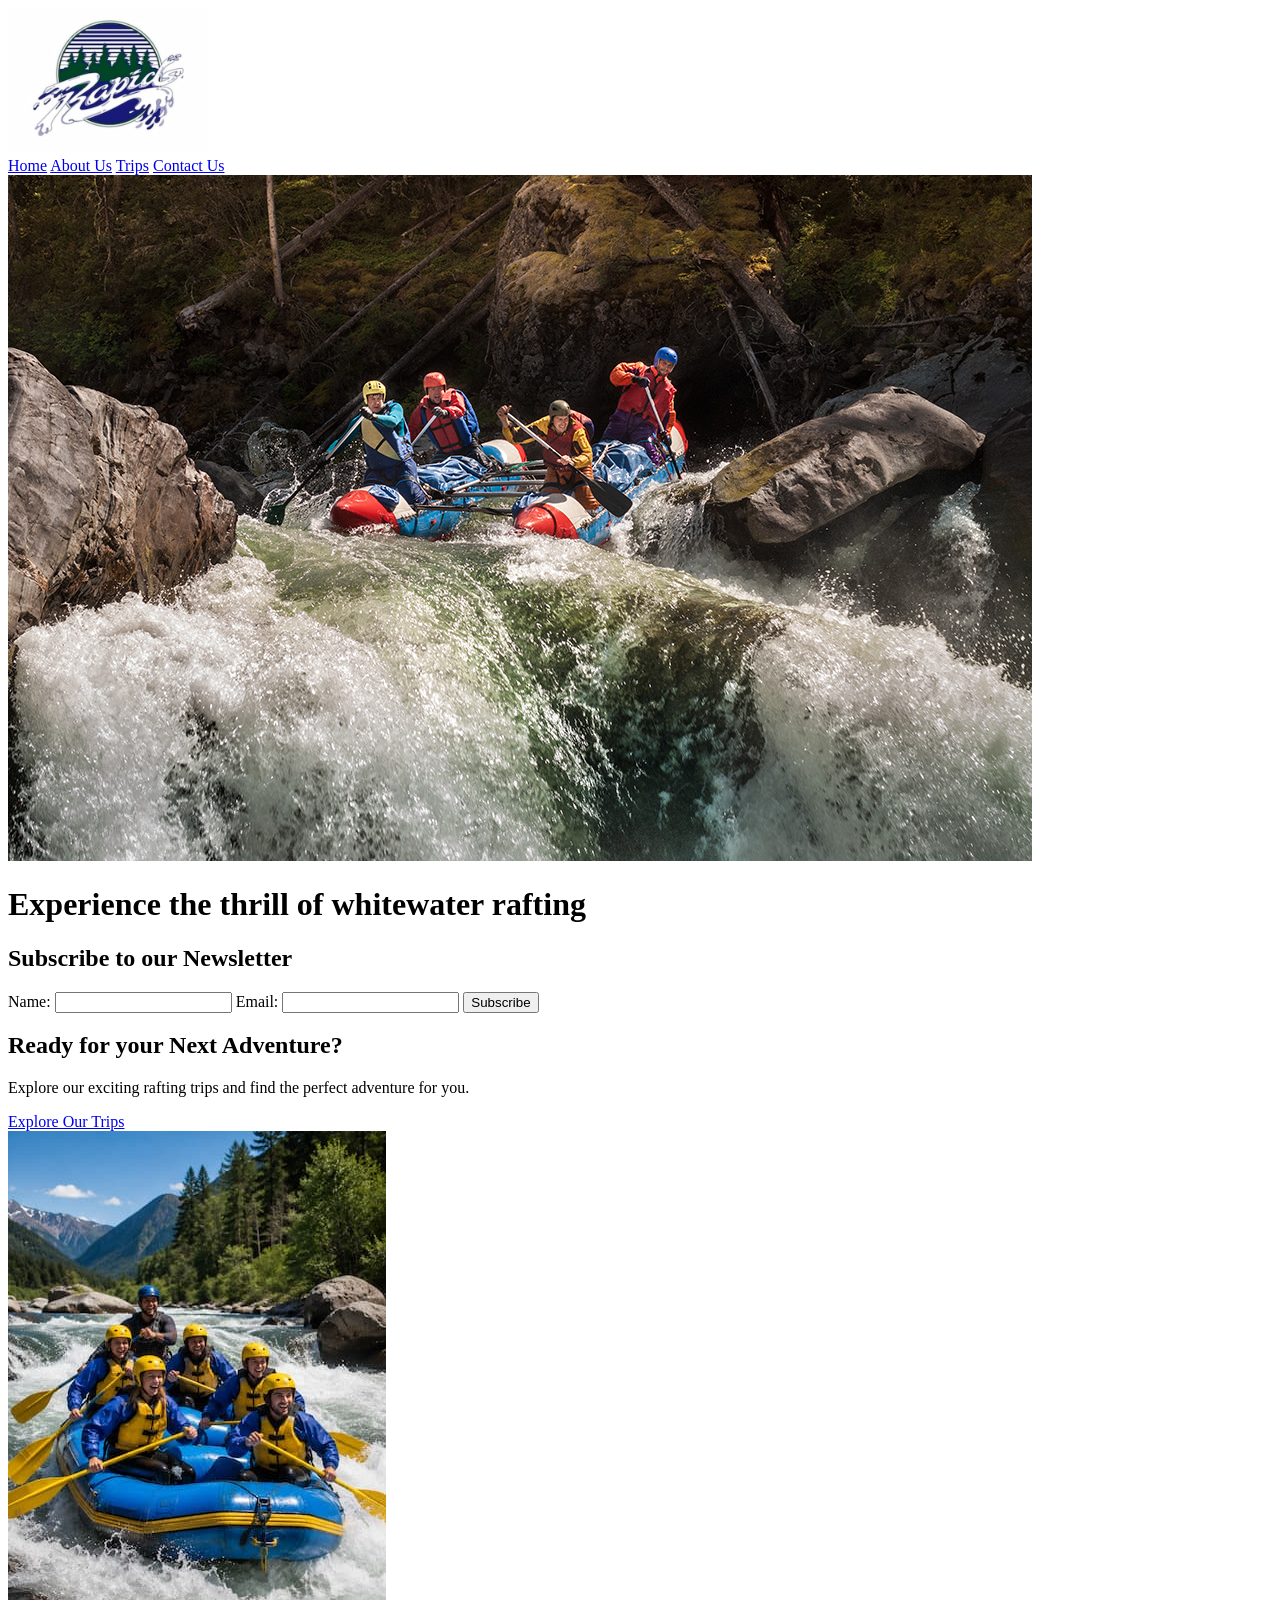
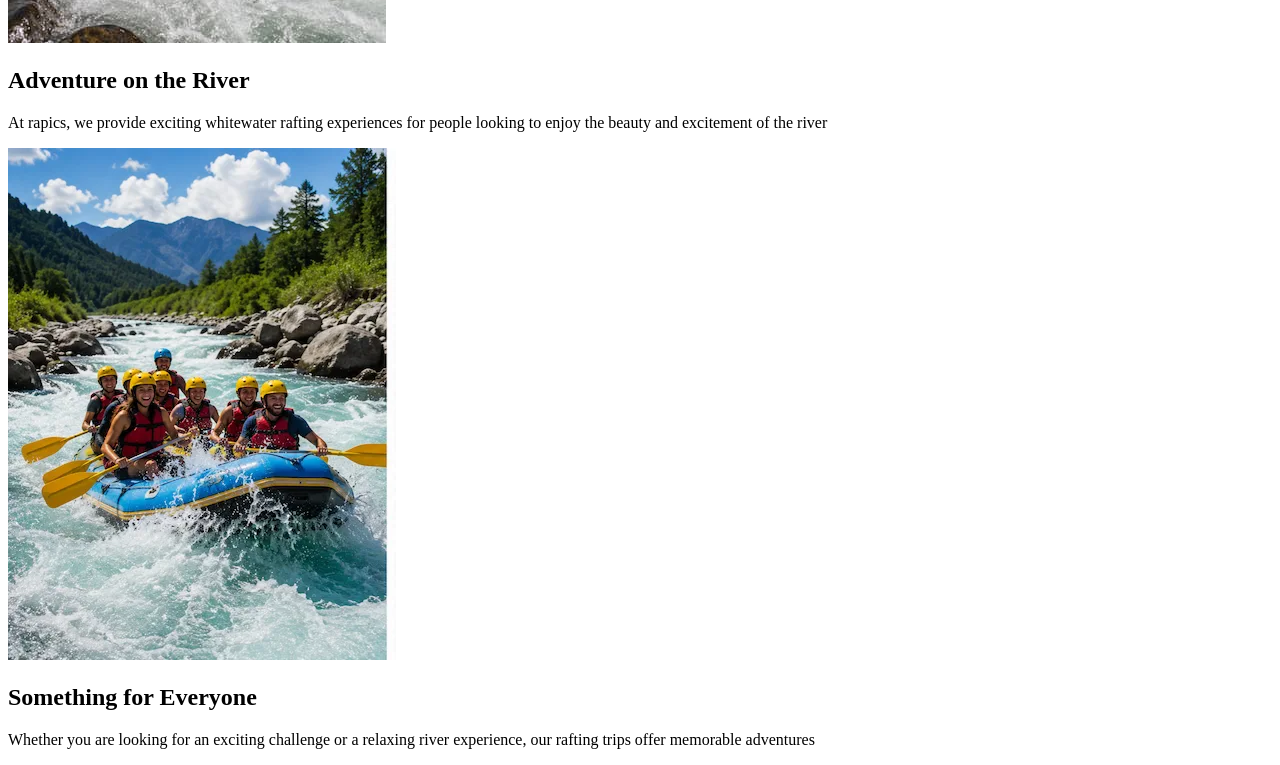
==== wwr/index.html @ 72d13889 "updaterafting.css&index.html" ====
<!DOCTYPE html>
<html lang="en">

<head>
    <meta charset="UTF-8">
    <meta name="viewport" content="width=device-width" initial-scale="1.0">
    <title>Rapics</title>
    <meta name="description"
      content="Explore exciting whitewater rafting adventures, discover our rafting trips.">
    <meta name="author" content="Onoja Marvelous">
</head>

<body>
    <header>
        <img src="images/z-rapics.jpg" alt="Company Logo" width="200">
        <nav>
            <a href="index.html">Home</a>
            <a href="about.html">About Us</a>
            <a href="trips.html">Trips</a>
            <a href="contact.html">Contact Us</a>
        </nav>
    </header>
    <main>
        <div class="hero">
            <img src="images/hero-image.jpeg" alt="Rafters navigating a whitewater river">
            <h1>Experience the thrill of whitewater rafting</h1>
        </div>
        <section class="newsletter">
            <h2>Subscribe to our Newsletter</h2>
            <form>
                <label for="name">Name:</label>
                <input type="text" id="name" name="name" required>

                <label for="email">Email:</label>
                <input type="email" id="email" name="email" required>

                <button type="submit">Subscribe</button>
            </form>
        </section>
        <section class="cta">
            <h2>Ready for your Next Adventure?</h2>
            <p>Explore our exciting rafting trips and find the perfect adventure for you.</p>
            <a href="trips.html">Explore Our Trips</a>
        </section>

        <section class="home-content">
            <div>
                <img src="images/rafting-adventure.jpg" alt="Rafters enjoying a river adventure">
                <h2>Adventure on the River</h2>
                <p>At rapics, we provide exciting whitewater rafting experiences
                    for people looking to enjoy the beauty and excitement of the river</p>

            </div>

            <div>
                <img src="images/river-adventure.webp"
                  alt="Rafters travelling through river rapids">
                <h2>Something for Everyone</h2>
                <p>Whether you are looking for an exciting challenge or a relaxing river experience,
                    our rafting trips offer memorable adventures</p>
            </div>
        </section>
    </main>
</body>


</html>
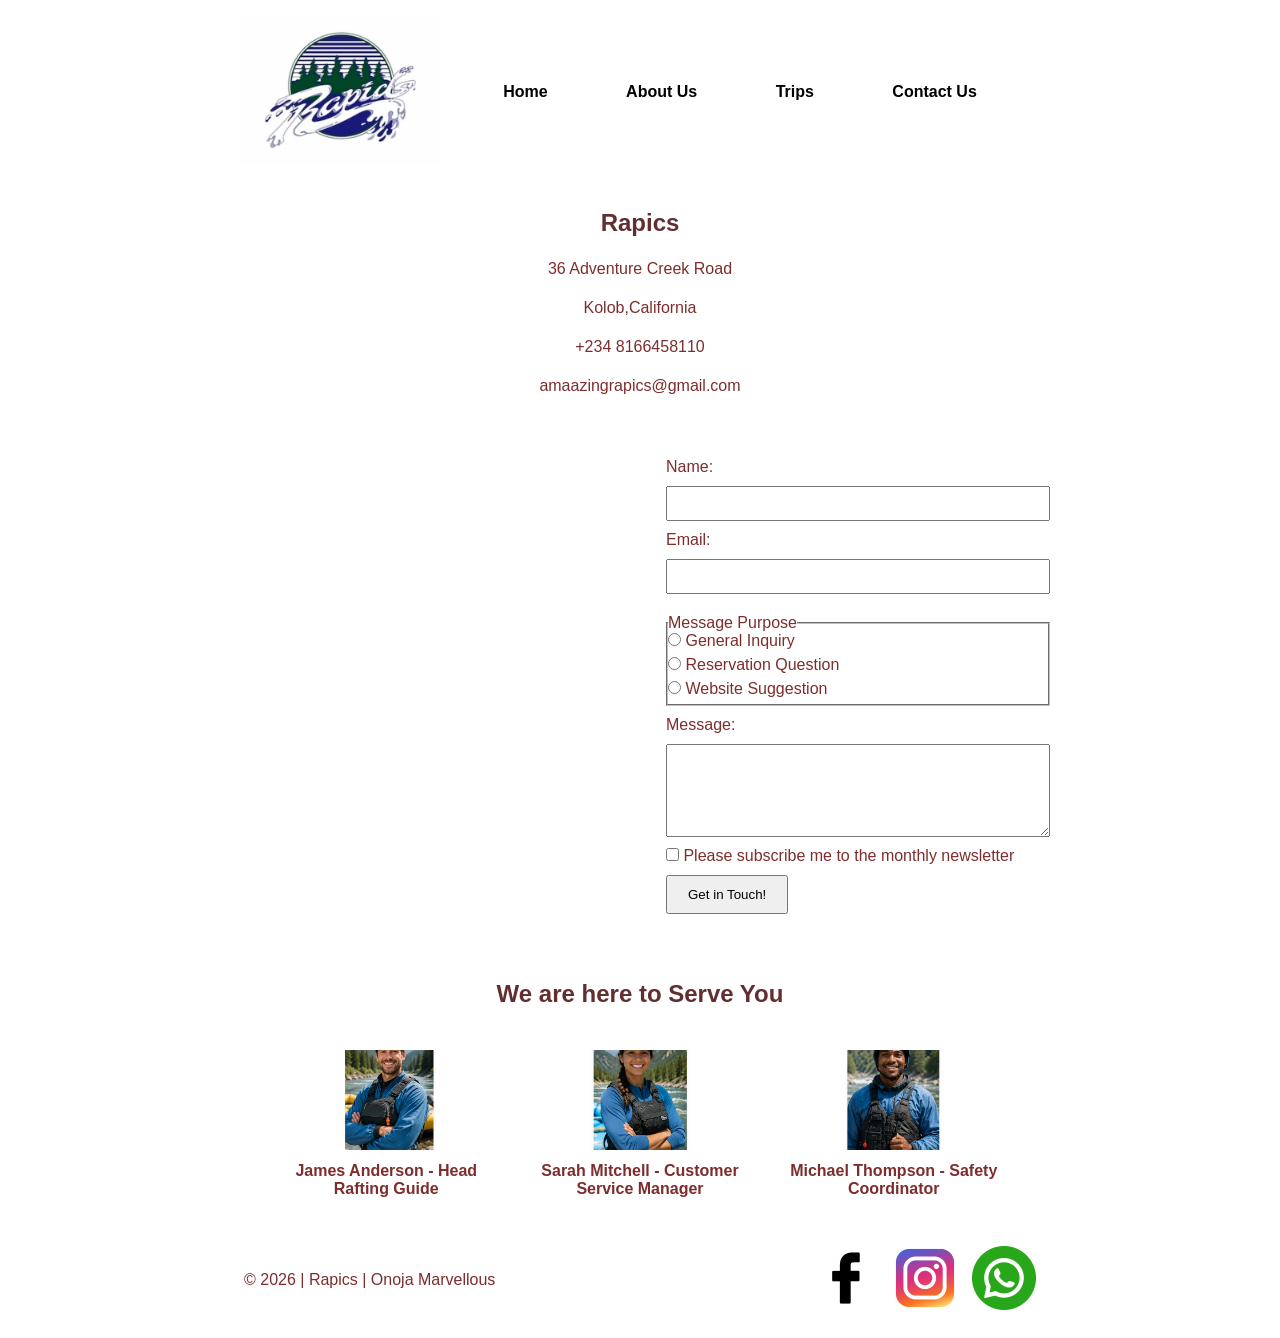
==== commit d1db78e7: "updateindex.html" ====
--- a/wwr/index.html
+++ b/wwr/index.html
@@ -3,11 +3,12 @@
 
 <head>
     <meta charset="UTF-8">
-    <meta name="viewport" content="width=device-width" initial-scale="1.0">
-    <title>Rapics</title>
-    <meta name="description"
-      content="Explore exciting whitewater rafting adventures, discover our rafting trips.">
-    <meta name="author" content="Onoja Marvelous">
+    <meta name="viewport" content="width=device-width, initial-scale=1.0">
+    <title>Contact Us | Rapics</title>
+    <meta name="description" content="Contact Rapics for whitewater rafting adventures on Deer Creek River.
+      Find our location, phone number, email address, and other information.">
+    <meta name="author" content="Onoja Marvellous">
+    <link rel="stylesheet" href="styles/rafting.css">
 </head>
 
 <body>
@@ -21,47 +22,91 @@
         </nav>
     </header>
     <main>
-        <div class="hero">
-            <img src="images/hero-image.jpeg" alt="Rafters navigating a whitewater river">
-            <h1>Experience the thrill of whitewater rafting</h1>
-        </div>
-        <section class="newsletter">
-            <h2>Subscribe to our Newsletter</h2>
-            <form>
+        <section class="contact-info">
+            <h1>Rapics</h1>
+            <p>36 Adventure Creek Road</p>
+            <p>Kolob,California</p>
+            <p>+234 8166458110</p>
+            <p>amaazingrapics@gmail.com</p>
+        </section>
+        <div class="contact-layout">
+            <div class="map">
+                <iframe
+                  src="https://www.google.com/maps/embed?pb=!1m18!1m12!1m3!1d3132.6198386037195!2d-122.07703902491222!3d38.26512217186593!2m3!1f0!2f0!3f0!3m2!1i1024!2i768!4f13.1!3m3!1m2!1s0x808516af083847c1%3A0xe40c43fb5f1dea2f!2sKolob%20Way%2C%20Fairfield%2C%20CA%2094534%2C%20USA!5e0!3m2!1sen!2sng!4v1786199336041!5m2!1sen!2sng"
+                  width="600" height="450" allowfullscreen="" loading="lazy"
+                  referrerpolicy="strict-origin-when-cross-origin">
+                </iframe>
+            </div>
+            <form class="contact-form">
                 <label for="name">Name:</label>
-                <input type="text" id="name" name="name" required>
+                <input type="text" id="name" name="name">
 
                 <label for="email">Email:</label>
-                <input type="email" id="email" name="email" required>
+                <input type="email" id="email" name="email">
 
-                <button type="submit">Subscribe</button>
+                <fieldset>
+                    <legend>Message Purpose</legend>
+
+                    <label for="general">
+                        <input type="radio" id="general" name="purpose" value="general">
+                        General Inquiry
+                    </label>
+
+                    <label for="reservation">
+                        <input type="radio" id="reservation" name="purpose" value="reservation">
+                        Reservation Question
+                    </label>
+
+                    <label for="suggestion">
+                        <input type="radio" id="suggestion" name="purpose" value="suggestion">
+                        Website Suggestion
+                    </label>
+                </fieldset>
+
+                <label for="message">Message:</label>
+                <textarea id="message" name="message" rows="5"></textarea>
+
+                <label for="subscribe">
+                    <input type="checkbox" id="subscribe" name="subscribe">
+                    Please subscribe me to the monthly newsletter
+                </label>
+
+                <button type="submit">Get in Touch!</button>
             </form>
-        </section>
-        <section class="cta">
-            <h2>Ready for your Next Adventure?</h2>
-            <p>Explore our exciting rafting trips and find the perfect adventure for you.</p>
-            <a href="trips.html">Explore Our Trips</a>
-        </section>
+        </div>
 
-        <section class="home-content">
-            <div>
-                <img src="images/rafting-adventure.jpg" alt="Rafters enjoying a river adventure">
-                <h2>Adventure on the River</h2>
-                <p>At rapics, we provide exciting whitewater rafting experiences
-                    for people looking to enjoy the beauty and excitement of the river</p>
+        <section class="employees">
+            <h2>We are here to Serve You</h2>
 
-            </div>
+            <figure>
+                <img src="images/james-anderson.webp" alt="James Anderson, Head Rafting Guide">
+                <figcaption>James Anderson - Head Rafting Guide</figcaption>
+            </figure>
 
-            <div>
-                <img src="images/river-adventure.webp"
-                  alt="Rafters travelling through river rapids">
-                <h2>Something for Everyone</h2>
-                <p>Whether you are looking for an exciting challenge or a relaxing river experience,
-                    our rafting trips offer memorable adventures</p>
-            </div>
+            <figure>
+                <img src="images/sarah-mitchell.webp"
+                  alt="Sarah Mitchell, Customer Service Manager">
+                <figcaption>Sarah Mitchell - Customer Service Manager</figcaption>
+            </figure>
+
+            <figure>
+                <img src="images/michael-thompson.webp" alt="Michael Thompson, Safety Coordinator">
+                <figcaption>Michael Thompson - Safety Coordinator</figcaption>
+            </figure>
         </section>
     </main>
+    <footer>
+        <p>&copy; 2026 | Rapics | Onoja Marvellous</p>
+        <nav class="socialmedia">
+            <a href="https://facebook.com"><img src="images/facebook.png"
+                  alt="Follow us on Facebook"></a>
+            <a href="https://instagram.com"><img src="images/instagram.png"
+                  alt="Follow us on instagram"></a>
+            <a href="https://whatsapp.com"><img src="images/whatsapp.png"
+                  alt="Follow us on whatsapp"></a>
+        </nav>
+    </footer>
+
 </body>
 
-
 </html>
--- a/wwr/styles/rafting.css
+++ b/wwr/styles/rafting.css
@@ -0,0 +1,363 @@
+:root {
+    --primary-color: #622e30;
+    --accent1-color: #7e2d2d;
+
+    --heading-font: 'Gill Sans', 'Gill Sans MT',
+        Calibri, 'Trebuchet MS', sans-serif;
+    --body-font: Arial, Helvetica, sans-serif;
+}
+
+* {
+    margin: 0;
+    padding: 0;
+    box-sizing: border-box;
+}
+
+body {
+    font-family: var(--body-font);
+    color: var(--accent1-color);
+    font-size: 16px;
+}
+
+header,
+main,
+footer {
+    width: 840px;
+    margin: 0 auto;
+}
+
+h1,
+h2 {
+    font-family: var(--heading-font);
+    color: var(--primary-color);
+}
+
+nav,
+p,
+section,
+article {
+    margin: 16px;
+    padding: 8px;
+}
+
+.socialmedia a {
+    text-decoration: none;
+}
+
+.socialmedia img {
+    width: 4rem;
+    height: 4rem;
+}
+
+.hero {
+    position: relative;
+}
+
+.hero h1 {
+    position: absolute;
+    top: 2em;
+    width: 100%;
+    background-color: #6260608a;
+    color: white;
+    text-align: center;
+    padding: 2rem 0;
+}
+
+.hero article {
+    position: absolute;
+    top: 12rem;
+    left: 4em;
+    right: 4em;
+    background-color: rgba(0, 0, 0, 0.7);
+    padding: 20px;
+}
+
+.hero article img {
+    float: right;
+    width: 200px;
+    padding: 0 0 0 1rem;
+}
+
+header {
+    display: grid;
+    grid-template-columns: 200px 1fr;
+    align-items: center;
+    padding: 20px;
+}
+
+nav {
+    display: flex;
+    justify-content: space-around;
+    align-items: center;
+}
+
+nav a {
+    text-decoration: none;
+    color: black;
+    font-weight: bold;
+}
+
+.history {
+    display: grid;
+    grid-template-columns: 1fr auto 1fr;
+    gap: 20px;
+    align-items: center;
+    margin: 40px 0;
+}
+
+.history h2 {
+    grid-column: 1 / 4;
+    text-align: center;
+    margin-bottom: 20px;
+}
+
+.history p {
+    text-align: justify;
+}
+
+.history img {
+    width: 200px;
+    height: auto;
+    display: block;
+    margin: 0 auto;
+}
+
+.adventure {
+    display: grid;
+    grid-template-columns: 1fr 1fr;
+    gap: 8px;
+}
+
+.adventure h2 {
+    width: 100%;
+    grid-column: 1 / -1;
+    text-align: center;
+    margin-bottom: 20px;
+}
+
+.adventure figure {
+    width: 100%;
+    margin: 0;
+    text-align: center;
+}
+
+.adventure img {
+    width: 100%;
+    height: auto;
+}
+
+.adventure figcaption {
+    margin-top: 8px;
+    font-size: 16px;
+}
+
+footer {
+    display: flex;
+    justify-content: space-between;
+    align-items: center;
+}
+
+.socialmedia {
+    display: flex;
+    gap: 15px;
+}
+
+.contact-info {
+    text-align: center;
+    margin-bottom: 2rem;
+}
+
+.contact-info h1 {
+    margin-bottom: 15px;
+}
+
+.contact-info p {
+    margin: 5px 0;
+}
+
+.contact-layout {
+    display: grid;
+    grid-template-columns: 1fr 1fr;
+    gap: 2rem;
+    max-width: 1100px;
+    margin: 0 auto 3rem;
+    align-items: start;
+}
+
+.contact-layout iframe,
+.contact-layout .map {
+    width: 100%;
+    max-width: 100%;
+    height: 400px;
+    border: none;
+    border-radius: 8px;
+}
+
+form {
+    display: grid;
+    gap: 10px;
+}
+
+.contact-form {
+    padding: 10px;
+}
+
+.contact-form fieldset label {
+    display: block;
+    margin-bottom: 6px;
+}
+
+form input[type="text"],
+form input[type="email"],
+form textarea {
+    width: 100%;
+    padding: 8px;
+    box-sizing: border-box;
+}
+
+fieldset {
+    margin-top: 10px;
+}
+
+.employees {
+    margin-top: 40px;
+    text-align: center;
+    display: flex;
+    flex-wrap: wrap;
+    justify-content: center;
+    gap: 2rem;
+}
+
+.employees img {
+    width: 100px;
+    height: 100px;
+    object-fit: cover;
+}
+
+.employees h2 {
+    width: 100%;
+    text-align: center;
+    margin: 0 0 10px 0;
+}
+
+.employees figure {
+    width: 28%;
+    margin: 0%;
+    text-align: center;
+}
+
+.employees figcaption {
+    font-weight: bold;
+    margin-top: 8px;
+}
+
+button[type="submit"] {
+    width: fit-content;
+    padding: 10px 20px;
+    cursor: pointer;
+}
+
+.newsletter {
+    text-align: center;
+    padding: 2rem;
+}
+
+.newsletter form {
+    display: flex;
+    flex-direction: column;
+    gap: 0.5rem;
+    max-width: 400px;
+    margin: 0 auto;
+}
+
+.newsletter input {
+    padding: 0.6rem;
+    cursor: pointer;
+}
+
+.cta {
+    text-align: center;
+    padding: 2rem;
+    margin: 2rem 0;
+}
+
+.cta h2 {
+    margin-bottom: 1rem;
+}
+
+.cta p {
+    margin-bottom: 1rem;
+}
+
+.cta a {
+    display: inline-block;
+    padding: 0.75rem 1.5rem;
+    text-decoration: none;
+}
+
+.cta {
+    text-align: center;
+    margin: 2rem 0;
+    padding: 1.5rem;
+    background-color: #f0f7ff;
+    border-radius: 8px;
+}
+
+.cta a {
+    display: inline-block;
+    margin-top: 1rem;
+    padding: 0.6rem 1.5rem;
+    background-color: #0066cc;
+    color: white;
+    text-decoration: none;
+    border-radius: 5px;
+}
+
+.trips {
+    display: grid;
+    grid-template-columns: repeat(auto-fit, minmax(280px, 1fr));
+    gap: 2rem;
+    margin: 2rem 0;
+}
+
+.trip {
+    text-align: center;
+    border: 1px solid #ddd;
+    border-radius: 8px;
+    padding: 1rem;
+    box-shadow: 0 2px 6px rgba(0, 0, 0, 0.1);
+}
+
+.trip img {
+    width: 100%;
+    height: 200px;
+    object-fit: cover;
+    border-radius: 6px;
+}
+
+.trip-table {
+    margin: 3rem 0;
+    overflow-x: auto;
+}
+
+.trip-table table {
+    width: 100%;
+    border-collapse: collapse;
+    margin-top: 1rem;
+}
+
+.trip-table th,
+.trip-table td {
+    border: 1px solid #ccc;
+    padding: 0.75rem;
+    text-align: center;
+}
+
+.trip-table th {
+    background-color: #0066cc;
+    color: white;
+}
+
+.trip-table tr:nth-child(even) {
+    background-color: #f9f9f9;
+}
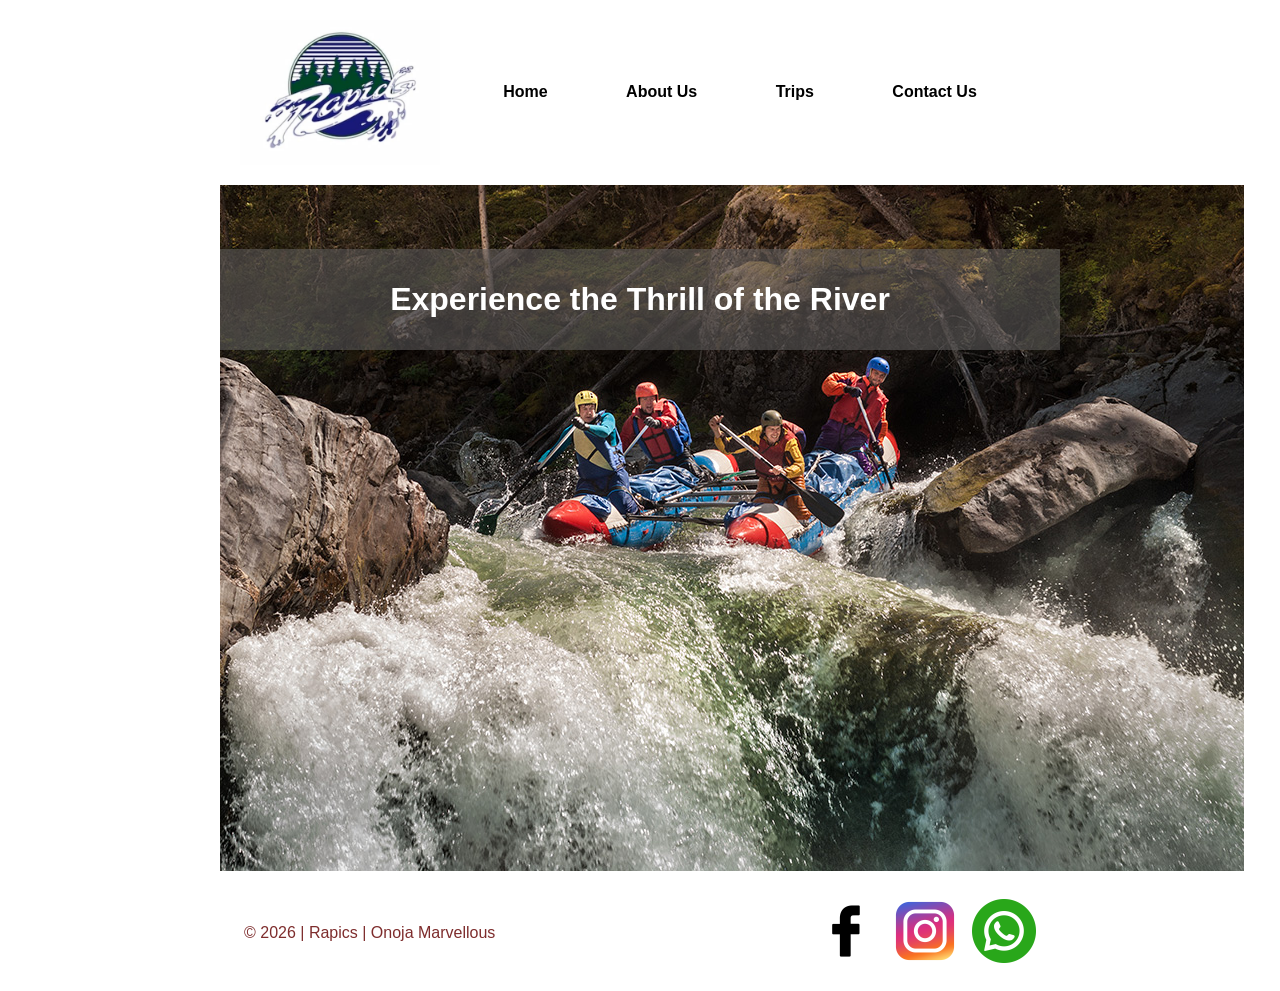
==== commit d70422d3: "updateindex.html" ====
--- a/wwr/index.html
+++ b/wwr/index.html
@@ -4,7 +4,7 @@
 <head>
     <meta charset="UTF-8">
     <meta name="viewport" content="width=device-width, initial-scale=1.0">
-    <title>Contact Us | Rapics</title>
+    <title>Home | Rapics</title>
     <meta name="description" content="Contact Rapics for whitewater rafting adventures on Deer Creek River.
       Find our location, phone number, email address, and other information.">
     <meta name="author" content="Onoja Marvellous">
@@ -22,78 +22,10 @@
         </nav>
     </header>
     <main>
-        <section class="contact-info">
-            <h1>Rapics</h1>
-            <p>36 Adventure Creek Road</p>
-            <p>Kolob,California</p>
-            <p>+234 8166458110</p>
-            <p>amaazingrapics@gmail.com</p>
-        </section>
-        <div class="contact-layout">
-            <div class="map">
-                <iframe
-                  src="https://www.google.com/maps/embed?pb=!1m18!1m12!1m3!1d3132.6198386037195!2d-122.07703902491222!3d38.26512217186593!2m3!1f0!2f0!3f0!3m2!1i1024!2i768!4f13.1!3m3!1m2!1s0x808516af083847c1%3A0xe40c43fb5f1dea2f!2sKolob%20Way%2C%20Fairfield%2C%20CA%2094534%2C%20USA!5e0!3m2!1sen!2sng!4v1786199336041!5m2!1sen!2sng"
-                  width="600" height="450" allowfullscreen="" loading="lazy"
-                  referrerpolicy="strict-origin-when-cross-origin">
-                </iframe>
-            </div>
-            <form class="contact-form">
-                <label for="name">Name:</label>
-                <input type="text" id="name" name="name">
-
-                <label for="email">Email:</label>
-                <input type="email" id="email" name="email">
-
-                <fieldset>
-                    <legend>Message Purpose</legend>
-
-                    <label for="general">
-                        <input type="radio" id="general" name="purpose" value="general">
-                        General Inquiry
-                    </label>
-
-                    <label for="reservation">
-                        <input type="radio" id="reservation" name="purpose" value="reservation">
-                        Reservation Question
-                    </label>
-
-                    <label for="suggestion">
-                        <input type="radio" id="suggestion" name="purpose" value="suggestion">
-                        Website Suggestion
-                    </label>
-                </fieldset>
-
-                <label for="message">Message:</label>
-                <textarea id="message" name="message" rows="5"></textarea>
-
-                <label for="subscribe">
-                    <input type="checkbox" id="subscribe" name="subscribe">
-                    Please subscribe me to the monthly newsletter
-                </label>
-
-                <button type="submit">Get in Touch!</button>
-            </form>
+        <div class="hero">
+            <img src="images/hero-image.jpeg" alt="Whitewater rafting adventure" class="hero-img">
+            <h1>Experience the Thrill of the River</h1>
         </div>
-
-        <section class="employees">
-            <h2>We are here to Serve You</h2>
-
-            <figure>
-                <img src="images/james-anderson.webp" alt="James Anderson, Head Rafting Guide">
-                <figcaption>James Anderson - Head Rafting Guide</figcaption>
-            </figure>
-
-            <figure>
-                <img src="images/sarah-mitchell.webp"
-                  alt="Sarah Mitchell, Customer Service Manager">
-                <figcaption>Sarah Mitchell - Customer Service Manager</figcaption>
-            </figure>
-
-            <figure>
-                <img src="images/michael-thompson.webp" alt="Michael Thompson, Safety Coordinator">
-                <figcaption>Michael Thompson - Safety Coordinator</figcaption>
-            </figure>
-        </section>
     </main>
     <footer>
         <p>&copy; 2026 | Rapics | Onoja Marvellous</p>
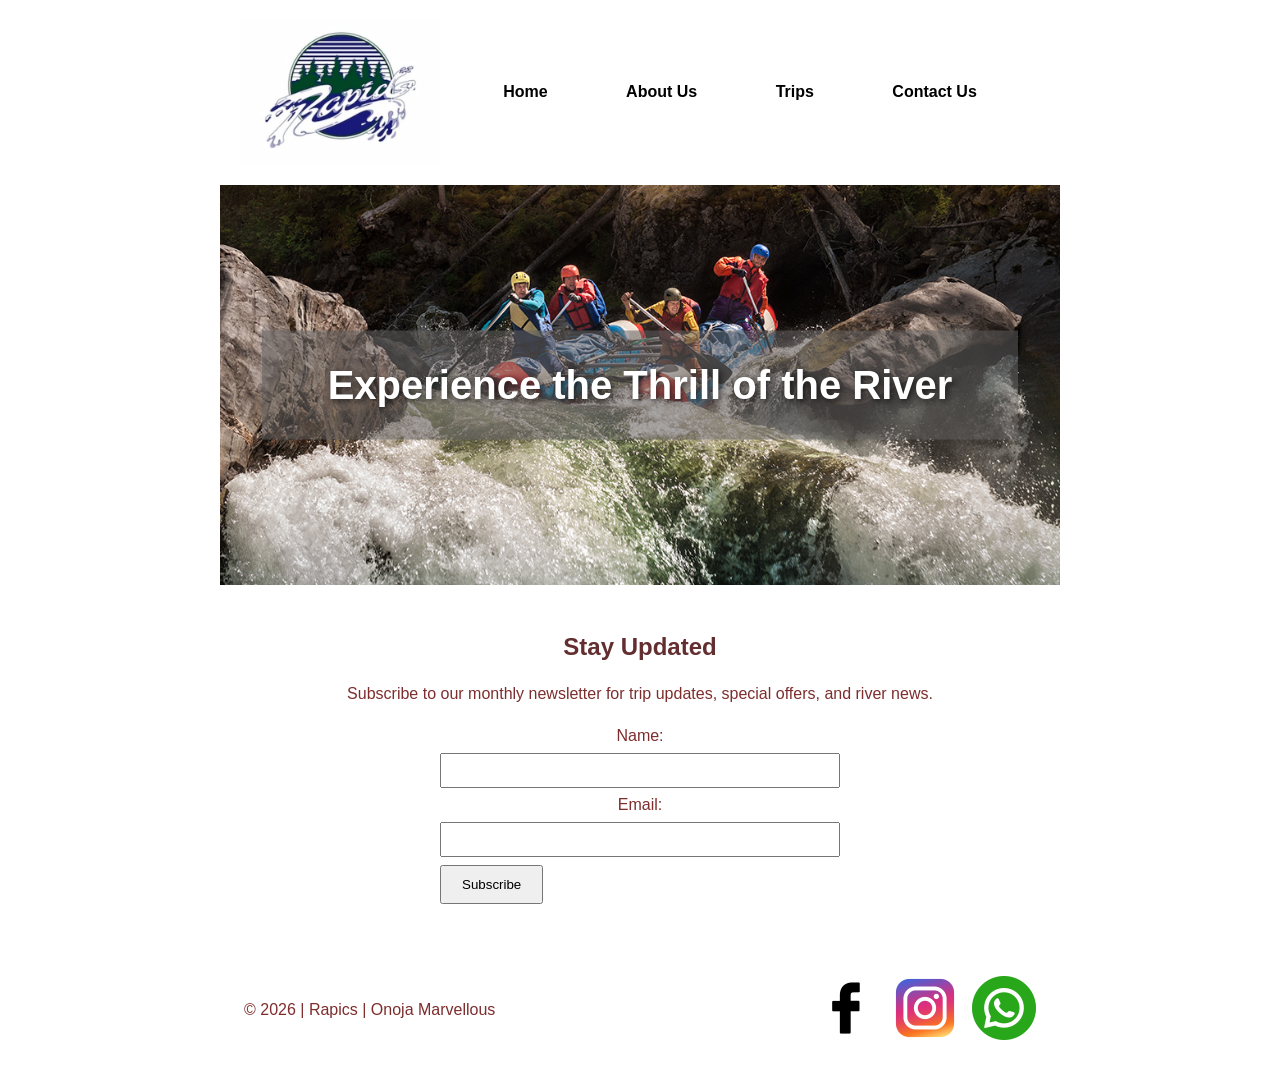
==== commit bbdf3915: "updateindex.html" ====
--- a/wwr/index.html
+++ b/wwr/index.html
@@ -26,6 +26,21 @@
             <img src="images/hero-image.jpeg" alt="Whitewater rafting adventure" class="hero-img">
             <h1>Experience the Thrill of the River</h1>
         </div>
+
+        <section class="newsletter">
+            <h2>Stay Updated</h2>
+            <p>Subscribe to our monthly newsletter for trip updates, special offers, and river news.
+            </p>
+            <form class="newsletter-form">
+                <label for="news-name">Name:</label>
+                <input type="text" id="news-name" name="name" required>
+
+                <label for="news-email">Email:</label>
+                <input type="email" id="news-email" name="email" required>
+
+                <button type="submit">Subscribe</button>
+            </form>
+        </section>
     </main>
     <footer>
         <p>&copy; 2026 | Rapics | Onoja Marvellous</p>
--- a/wwr/styles/rafting.css
+++ b/wwr/styles/rafting.css
@@ -360,4 +360,31 @@
 
 .trip-table tr:nth-child(even) {
     background-color: #f9f9f9;
+}
+
+.hero {
+    position: relative;
+    width: 100%;
+    height: 400px;
+    overflow: hidden;
+}
+
+.hero-img {
+    width: 100%;
+    height: 100%;
+    object-fit: cover;
+    display: block;
+}
+
+.hero h1 {
+    position: absolute;
+    top: 50%;
+    left: 50%;
+    transform: translate(-50%, -50%);
+    color: white;
+    text-align: center;
+    font-size: 2.5rem;
+    text-shadow: 2px 2px 6px rgba(0, 0, 0, 0.7);
+    margin: 0;
+    width: 90%;
 }
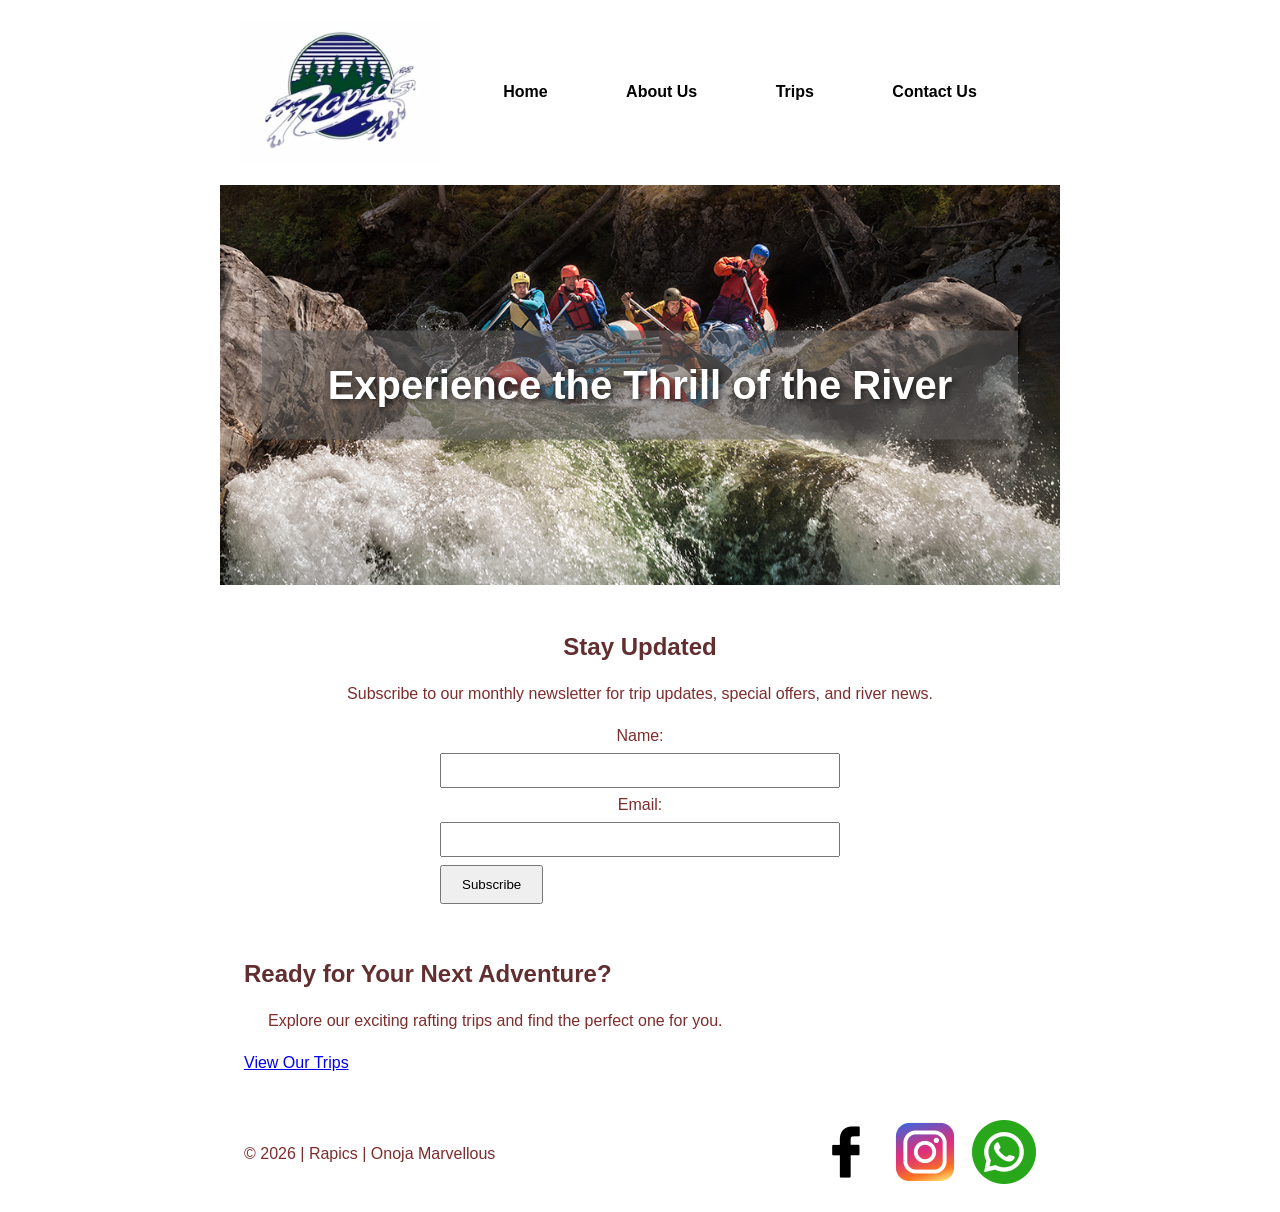
==== commit e4c78d5d: "updateindex.html" ====
--- a/wwr/index.html
+++ b/wwr/index.html
@@ -41,6 +41,12 @@
                 <button type="submit">Subscribe</button>
             </form>
         </section>
+
+        <section class="home-cta">
+            <h2>Ready for Your Next Adventure?</h2>
+            <p>Explore our exciting rafting trips and find the perfect one for you.</p>
+            <a href="trips.html">View Our Trips</a>
+        </section>
     </main>
     <footer>
         <p>&copy; 2026 | Rapics | Onoja Marvellous</p>
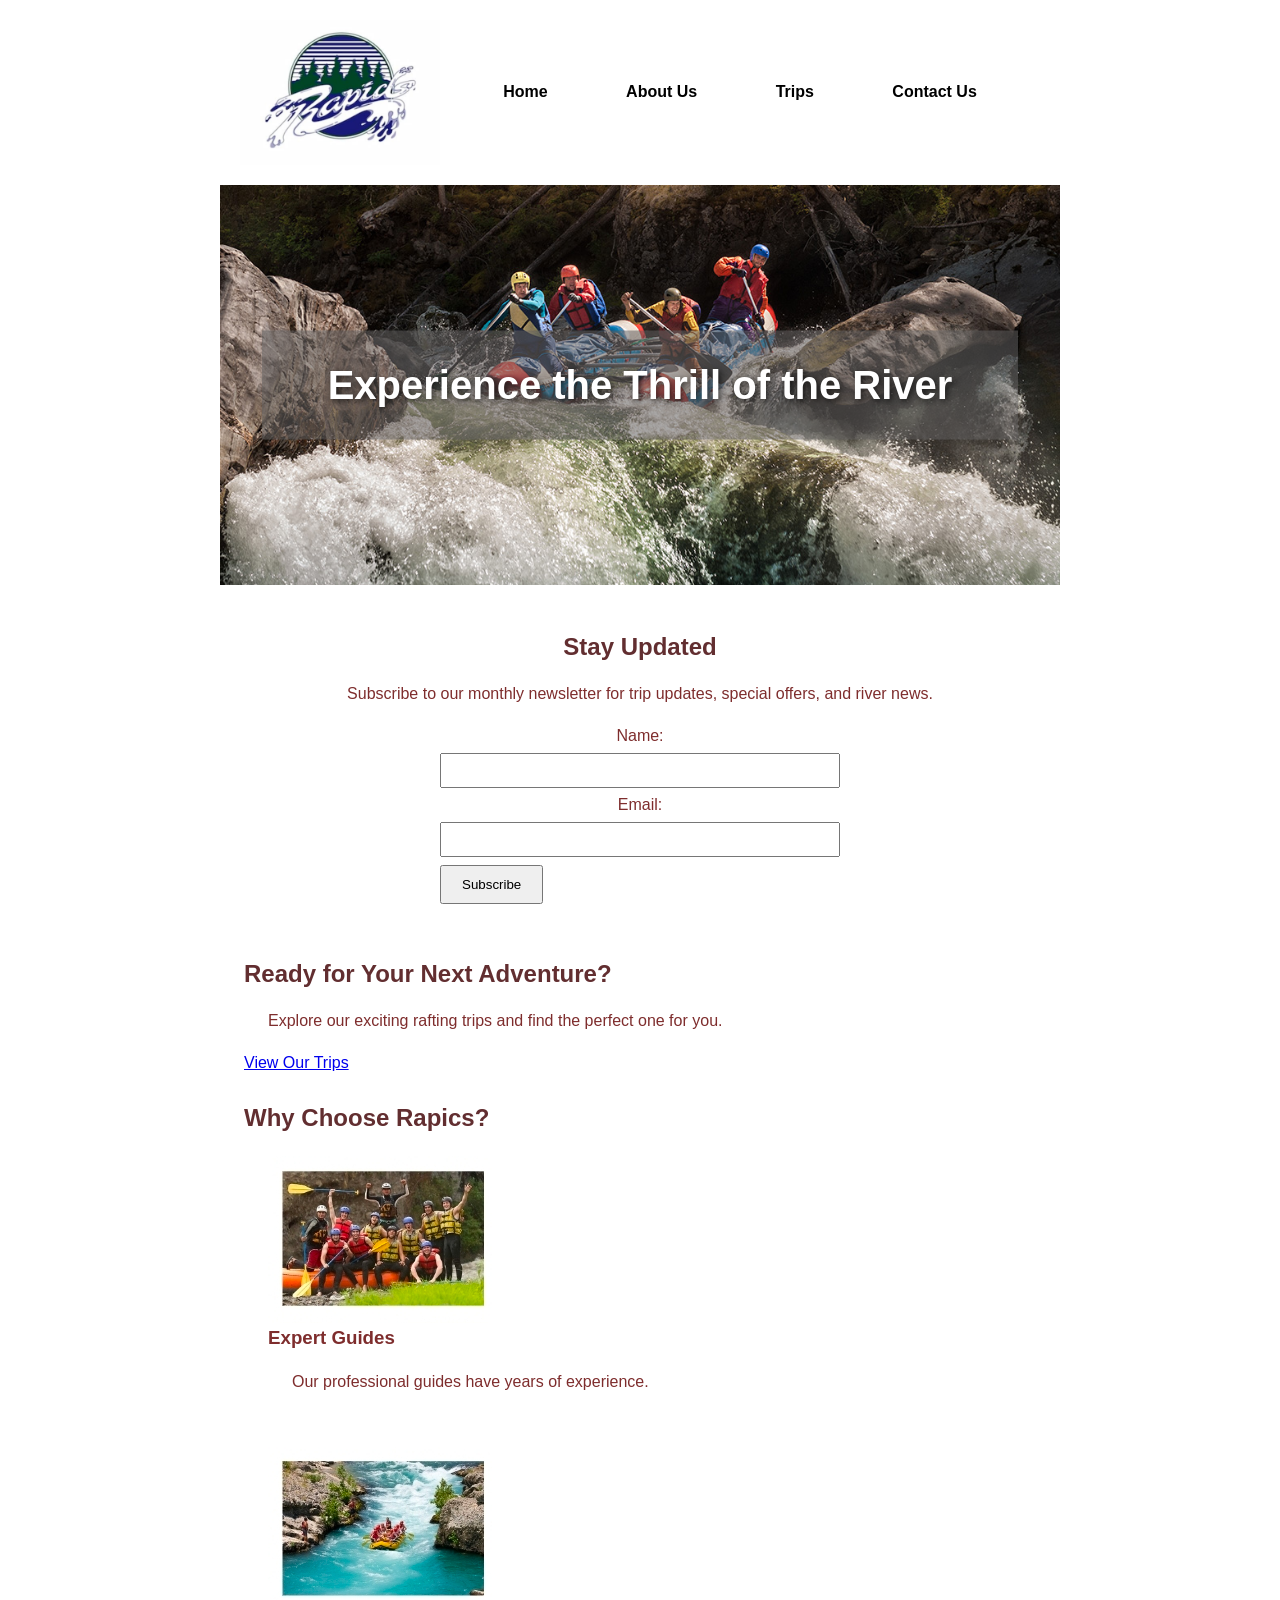
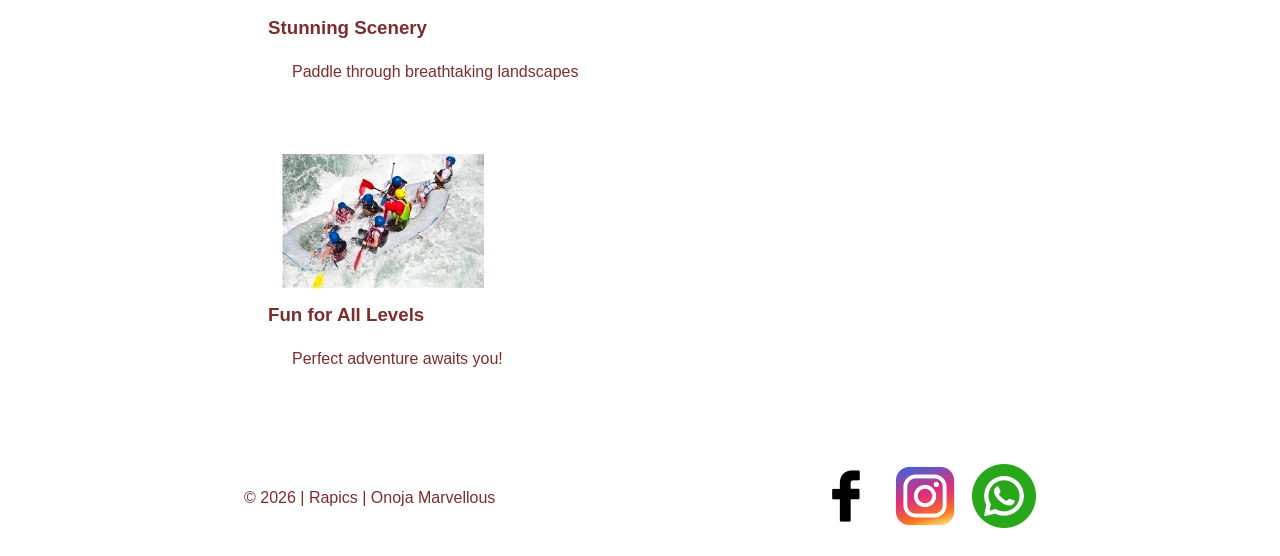
==== commit e4e57cdf: "updateindex.html" ====
--- a/wwr/index.html
+++ b/wwr/index.html
@@ -47,6 +47,30 @@
             <p>Explore our exciting rafting trips and find the perfect one for you.</p>
             <a href="trips.html">View Our Trips</a>
         </section>
+
+        <section class="features">
+            <h2>Why Choose Rapics?</h2>
+
+            <div class="feature-grid">
+                <article class="feature">
+                    <img src="images/rafting5.jpg" alt="Experienced guides">
+                    <h3>Expert Guides</h3>
+                    <p>Our professional guides have years of experience.</p>
+                </article>
+
+                <article class="feature">
+                    <img src="images/rafting2.jpg" alt="Beautiful views">
+                    <h3>Stunning Scenery</h3>
+                    <p>Paddle through breathtaking landscapes</p>
+                </article>
+
+                <article class="feature">
+                    <img src="images/rafting4.jpg" alt="Fun for everyone">
+                    <h3>Fun for All Levels</h3>
+                    <p>Perfect adventure awaits you!</p>
+                </article>
+            </div>
+        </section>
     </main>
     <footer>
         <p>&copy; 2026 | Rapics | Onoja Marvellous</p>
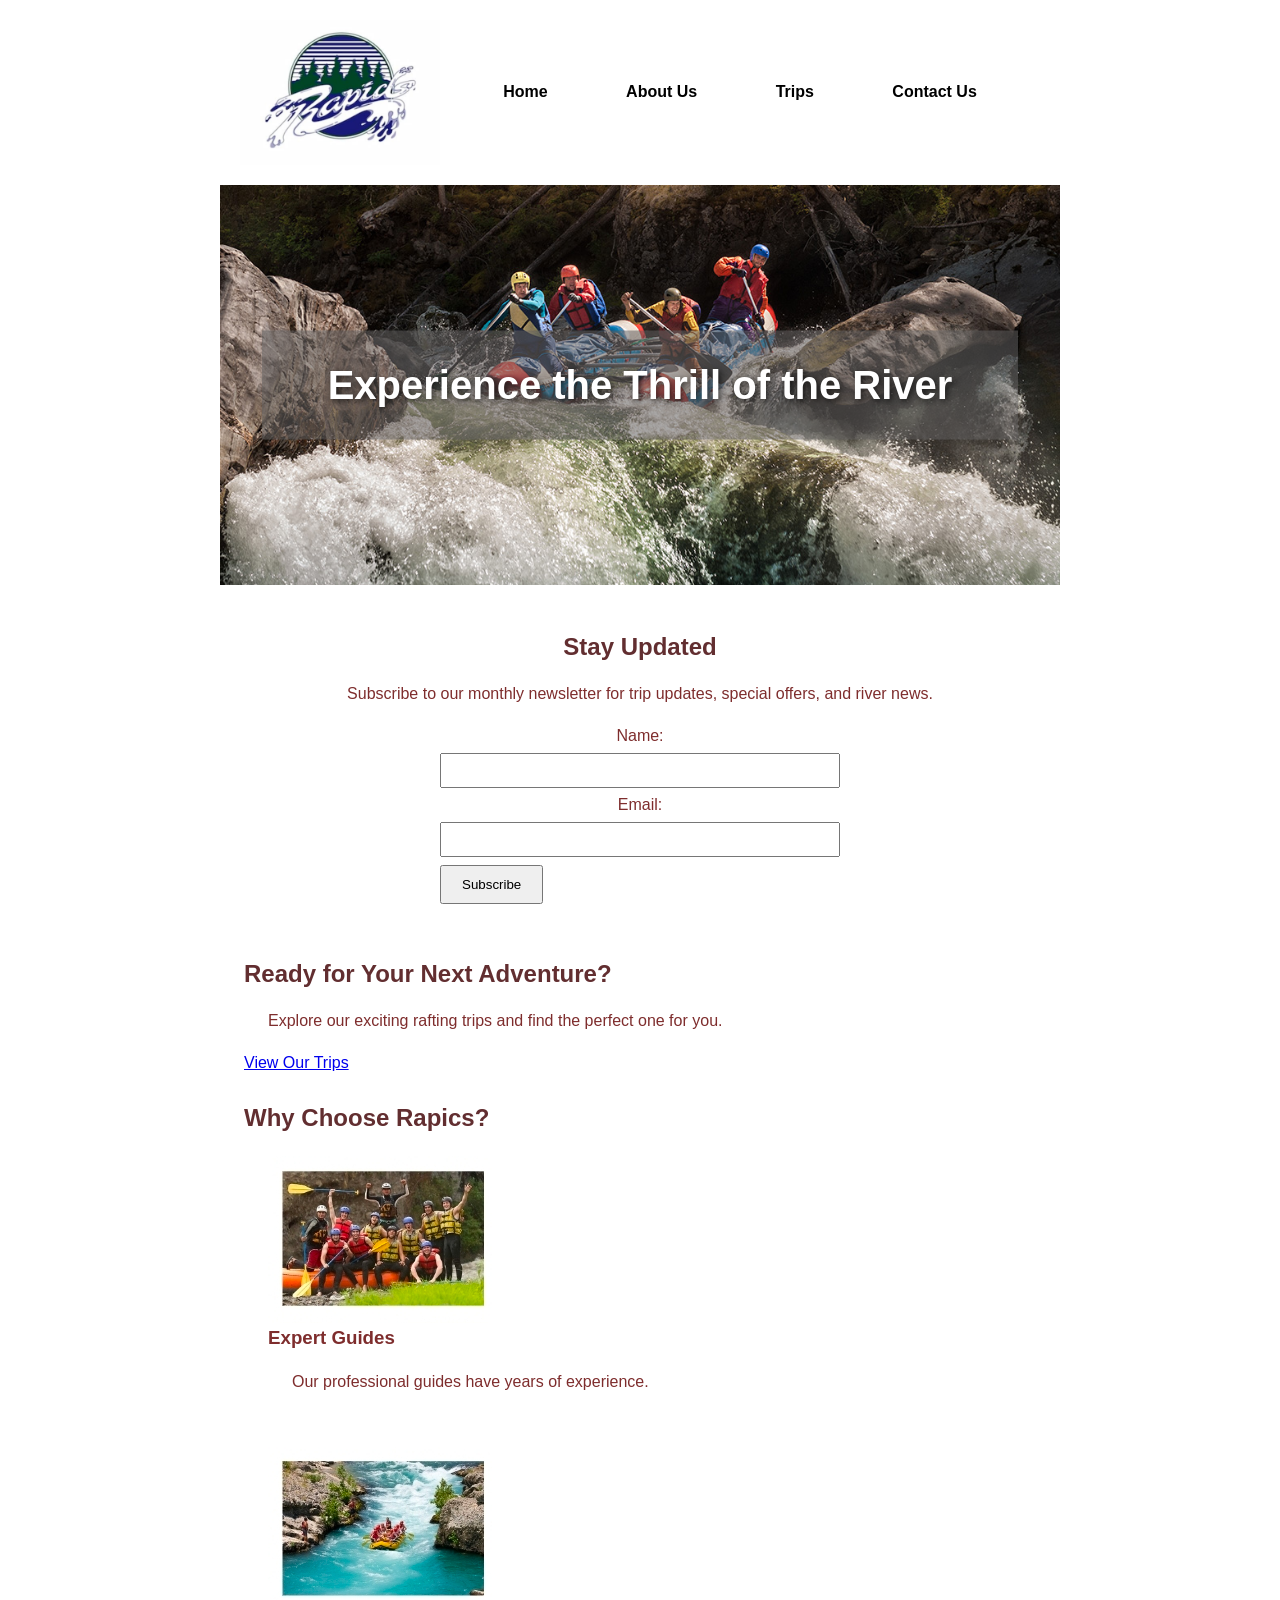
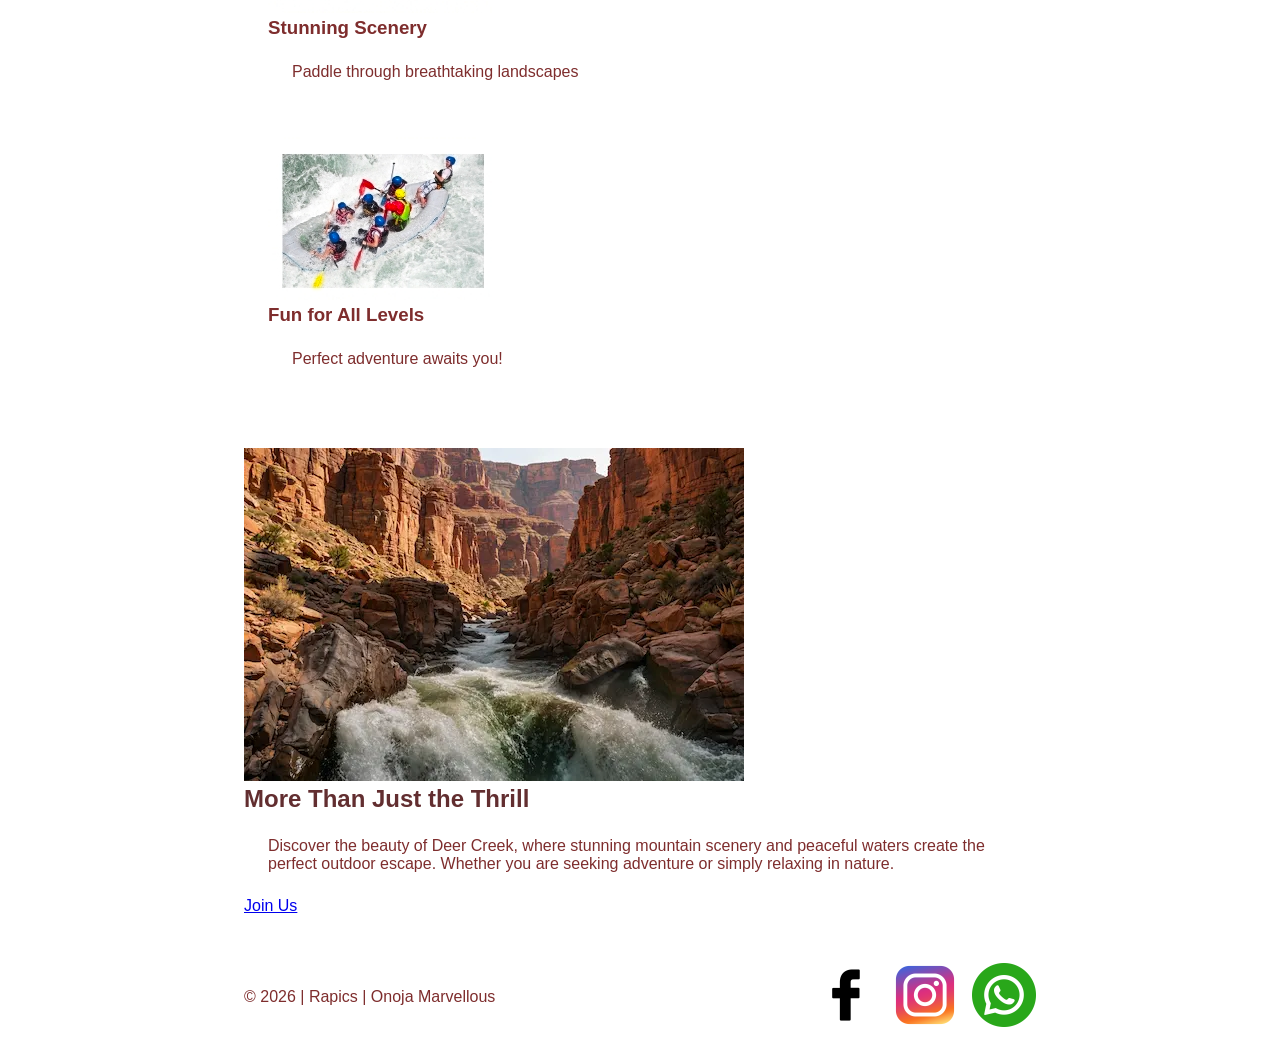
==== commit 72b88ca0: "updatedeercreek.webp" ====
--- a/wwr/index.html
+++ b/wwr/index.html
@@ -71,6 +71,19 @@
                 </article>
             </div>
         </section>
+
+        <section class="home-adventure">
+            <img src="images/deercreek.webp" alt="A beautiful deer creek">
+
+            <div class="adventure-content">
+                <h2>More Than Just the Thrill</h2>
+                <p>Discover the beauty of Deer Creek, where stunning mountain scenery and peaceful
+                    waters create the perfect outdoor escape.
+                    Whether you are seeking adventure or simply relaxing in nature.
+                </p>
+                <a href="trips.html">Join Us</a>
+            </div>
+        </section>
     </main>
     <footer>
         <p>&copy; 2026 | Rapics | Onoja Marvellous</p>
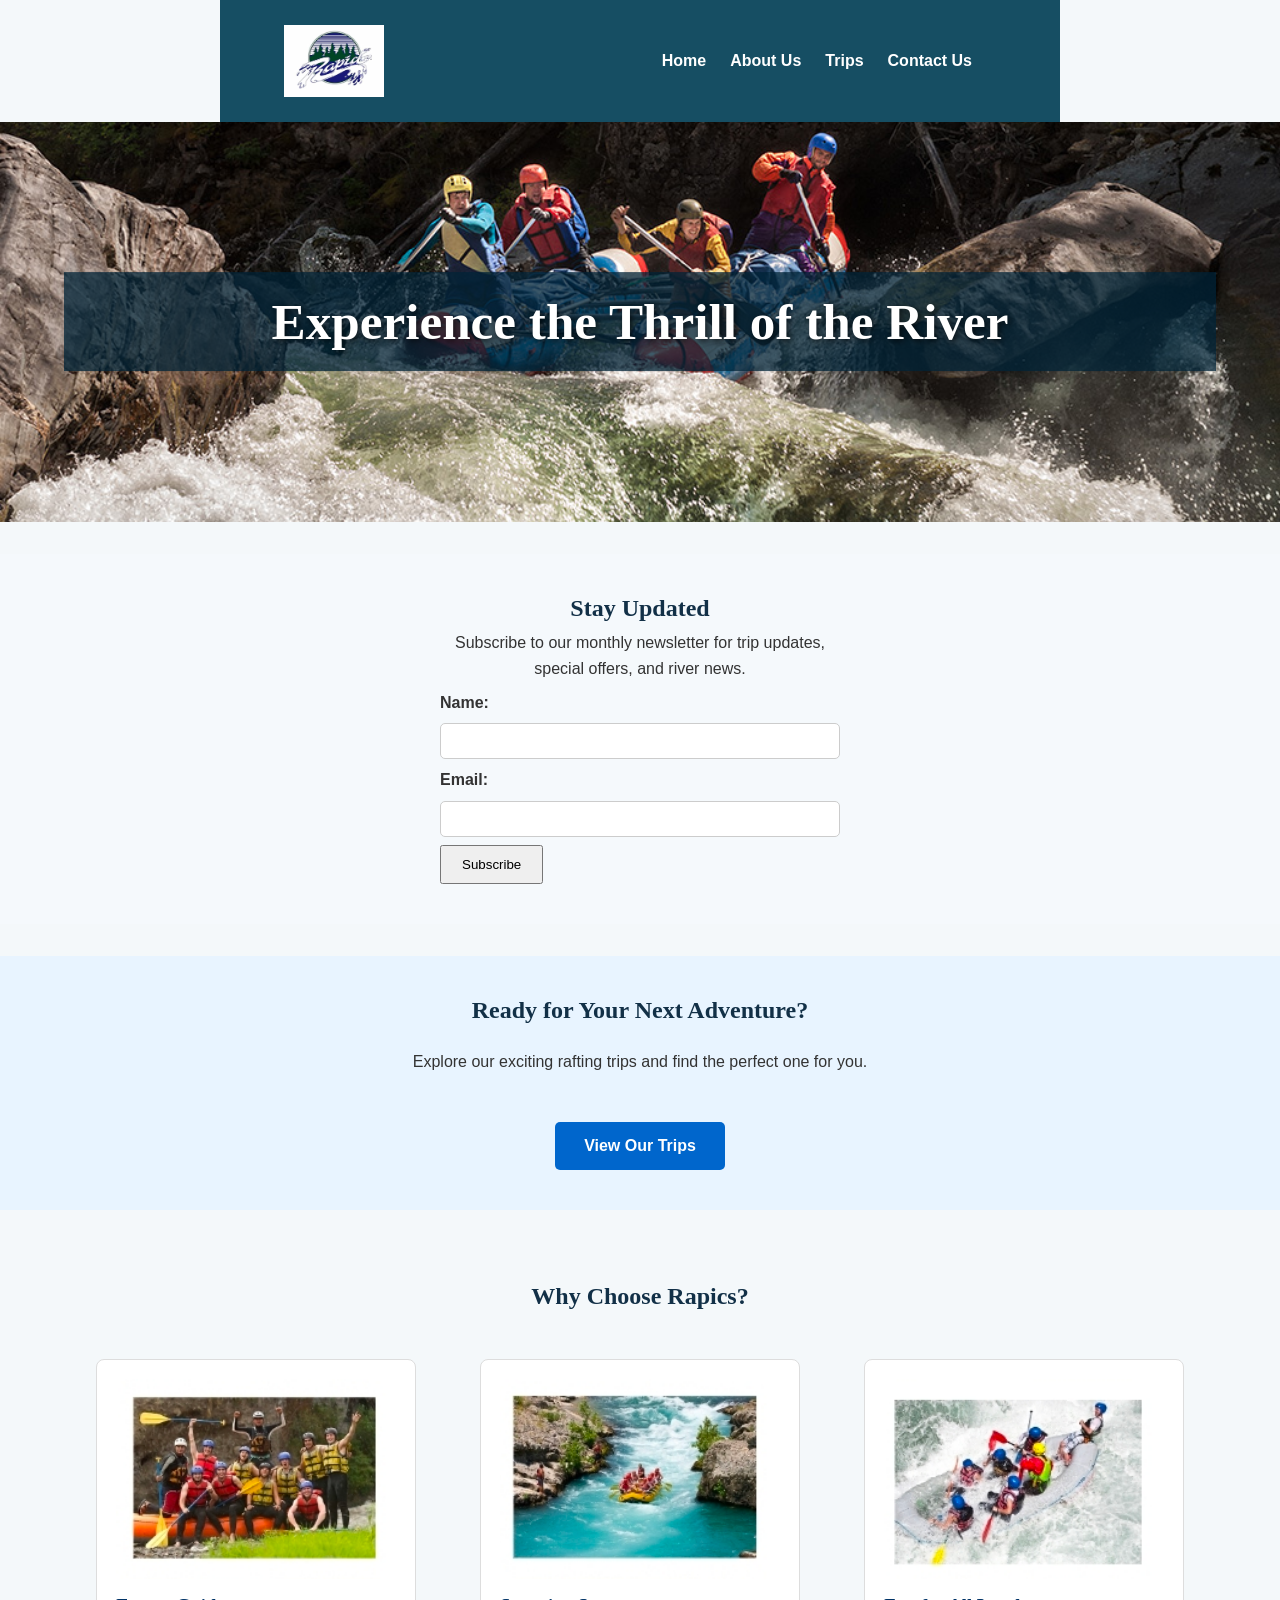
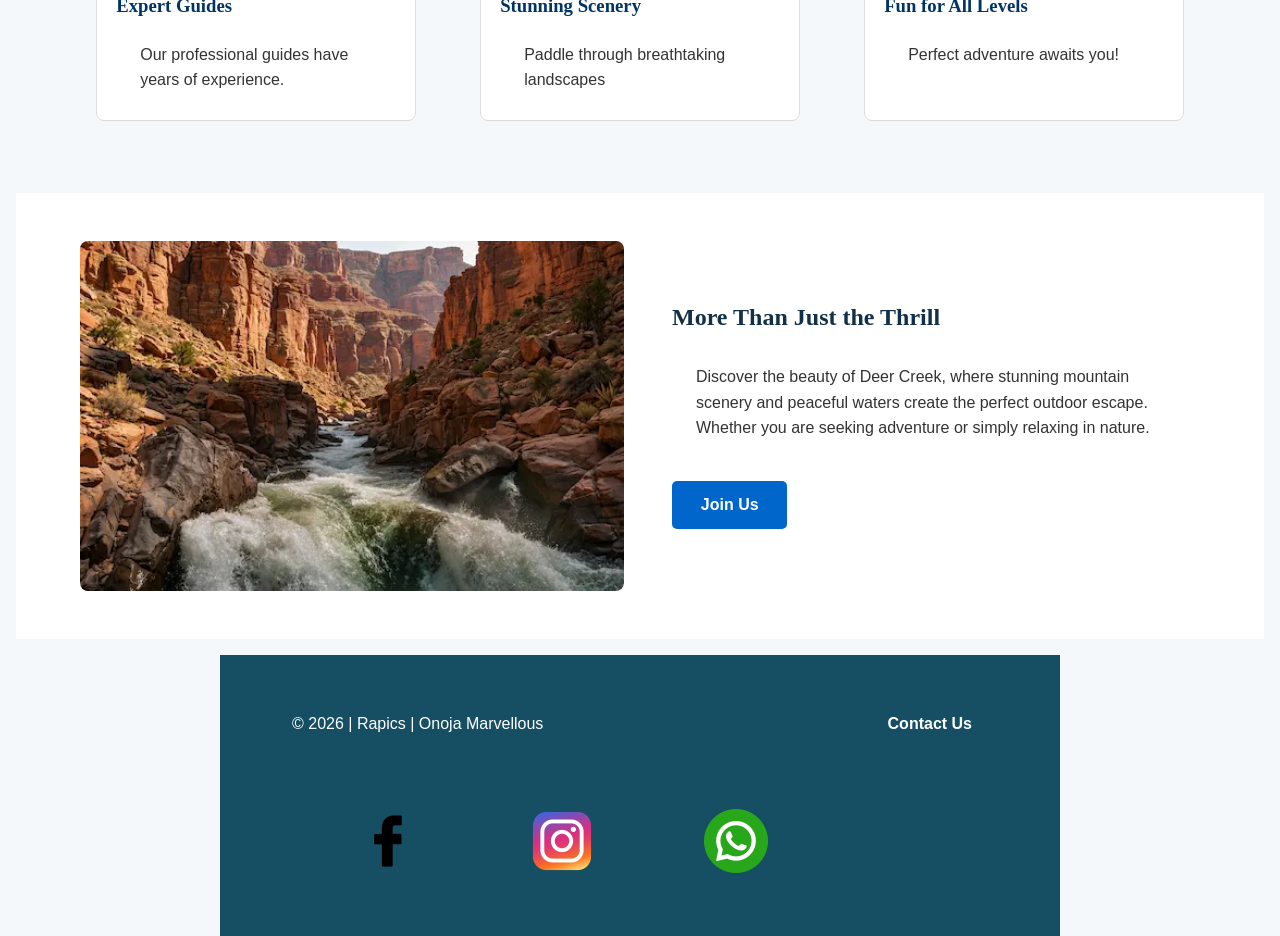
==== commit 5d2ba647: "updateindex.html&rafting.css" ====
--- a/wwr/index.html
+++ b/wwr/index.html
@@ -87,6 +87,9 @@
     </main>
     <footer>
         <p>&copy; 2026 | Rapics | Onoja Marvellous</p>
+        <nav>
+            <a href="contact.html">Contact Us</a>
+        </nav>
         <nav class="socialmedia">
             <a href="https://facebook.com"><img src="images/facebook.png"
                   alt="Follow us on Facebook"></a>
--- a/wwr/styles/rafting.css
+++ b/wwr/styles/rafting.css
@@ -387,4 +387,286 @@
     text-shadow: 2px 2px 6px rgba(0, 0, 0, 0.7);
     margin: 0;
     width: 90%;
-}+}
+
+* {
+    box-sizing: border-box;
+}
+
+:root {
+    --primary-color: #164e63;
+    --secondary-color: #0e7490;
+    --accent-color: #f4a261;
+    --heading-color: #123047;
+    --text-color: #333333;
+    --background-color: #f4f8fa;
+    --white-color: #ffffff;
+}
+
+body {
+    margin: 0;
+    font-family: Arial, Helvetica, sans-serif;
+    color: var(--text-color);
+    background-color: var(--background-color);
+    line-height: 1.6;
+}
+
+h1,
+h2,
+h3 {
+    font-family: Georgia, 'Times New Roman', Times, serif;
+    line-height: 1.2;
+}
+
+h2 {
+    color: var(--heading-color);
+    margin-top: 0;
+}
+
+img {
+    max-width: 100%;
+}
+
+header {
+    display: flex;
+    justify-content: space-between;
+    align-items: center;
+    gap: 1.5rem;
+    padding: 1.5rem 5%;
+    background-color: var(--primary-color);
+}
+
+header > img {
+    width: 100px;
+    height: auto;
+}
+
+header nav {
+    display: flex;
+    justify-content: center;
+    align-items: center;
+    flex-wrap: wrap;
+    gap: 1.5rem;
+}
+
+header nav a {
+    color: var(--white-color);
+    text-decoration: none;
+    font-weight: bold;
+}
+
+header nav a:hover,
+header nav a:focus {
+    color: var(--accent-color);
+    text-decoration: underline;
+}
+
+main {
+    width: 100%;
+    margin: 0 auto;
+}
+
+.hero {
+    position: relative;
+    width: 100%;
+}
+
+.hero img {
+    display: block;
+    width: 100%;
+    height: 450px;
+    object-fit: cover;
+}
+
+.hero h1 {
+    position: absolute;
+    top: 50%;
+    left: 50%;
+    transform: translate(-50%, -50%);
+    width: 90%;
+    padding: 1.2rem;
+    color: var(--white-color);
+    background-color: rgba(0, 35, 55, 0.75);
+    text-align: center;
+    font-size: clamp(1.8rem, 4vw, 3.5rem);
+}
+
+.newsletter {
+    text-align: center;
+    padding: 2.5rem 1rem;
+    background-color: #f5f9fc;
+    margin: 2rem 0;
+}
+
+.newsletter > p {
+    max-width: 400px;
+    margin: 0 auto;
+}
+
+.newsletter-form {
+    display: flex;
+    flex-direction: column;
+    gap: 0.8rem;
+    max-width: 400px;
+    margin: 1.5rem auto 0;
+    text-align: left;
+}
+
+.newsletter-form label {
+    font-weight: bold;
+}
+
+.newsletter-form input {
+    width: 100%;
+    padding: 0.7rem;
+    border: 1px solid #ccc;
+    border-radius: 5px;
+    font-size: 1rem;
+}
+
+.newsletter-form input:focus {
+    outline: 2px solid var(--secondary-color);
+    outline-offset: 2px;
+}
+
+.newsletter-form button:hover {
+    padding: 0.7rem;
+    background-color: #0066cc;
+    color: white;
+    border: none;
+    border-radius: 5px;
+    cursor: pointer;
+    font-size: 1rem;
+    font-weight: bold;
+}
+
+.newsletter-form button:hover {
+    background-color: #004d99;
+}
+
+.home-cta {
+    text-align: center;
+    padding: 2.5rem 1rem;
+    background-color: #e8f4ff;
+    margin: 2rem 0;
+}
+
+.home-cta p {
+    margin-bottom: 1.5rem;
+}
+
+.home-cta a,
+.adventure-content a {
+    display: inline-block;
+    margin-top: 1rem;
+    padding: 0.7rem 1.8rem;
+    background-color: #0066cc;
+    color: white;
+    text-decoration: none;
+    border-radius: 5px;
+    font-weight: bold;
+}
+
+.home-cta a:hover,
+.home-cta a:focus,
+.adventure-content a:hover,
+.adventure-content a:focus {
+    background-color: #004d99;
+}
+
+.features {
+    padding: 2.5rem 5%;
+    text-align: center;
+}
+
+.feature-grid {
+    display: grid;
+    grid-template-columns: repeat(auto-fit, minmax(250px, 1fr));
+    gap: 2rem;
+    margin-top: 2rem;
+}
+
+.feature {
+    background-color: #fff;
+    border: 1px solid #ddd;
+    border-radius: 8px;
+    padding: 1.2rem;
+    box-shadow: 0 2px 8px rgba(0, 0, 0, 0.008);
+    text-align: left;
+}
+
+.feature img {
+    display: block;
+    width: 100%;
+    height: 200px;
+    object-fit: cover;
+    border-radius: 6px;
+    margin-bottom: 1rem;
+}
+
+.feature h3 {
+    margin: 0 0 0.5rem;
+    color: #003366;
+}
+
+.feature p {
+    margin-bottom: 0;
+}
+
+.home-adventure {
+    display: grid;
+    grid-template-columns: repeat(2, minmax(0, 1fr));
+    align-items: center;
+    gap: 2rem;
+    padding: 3rem 5%;
+    background-color: #ffffff;
+}
+
+.home-adventure > img {
+    display: block;
+    width: 100%;
+    height: 350px;
+    object-fit: cover;
+    border-radius: 8px;
+}
+
+.adventure-content {
+    padding: 1rem;
+}
+
+.adventure-content h2 {
+    margin-bottom: 1.5rem;
+}
+
+footer {
+    display: grid;
+    grid-template-columns: 1fr auto;
+    align-items: center;
+    gap: 1.5rem;
+    padding: 2rem 5%;
+    background-color: var(--primary-color);
+    color: var(--white-color);
+}
+
+footer p {
+    margin: 0;
+}
+
+footer nav {
+    display: flex;
+    flex-wrap: wrap;
+    gap: 1rem;
+}
+
+footer nav a {
+    color: var(--white-color);
+    text-decoration: none;
+}
+
+footer nav a:hover,
+footer nav a:focus {
+    color: var(--accent-color);
+    text-decoration: underline;
+}
+
+.social
